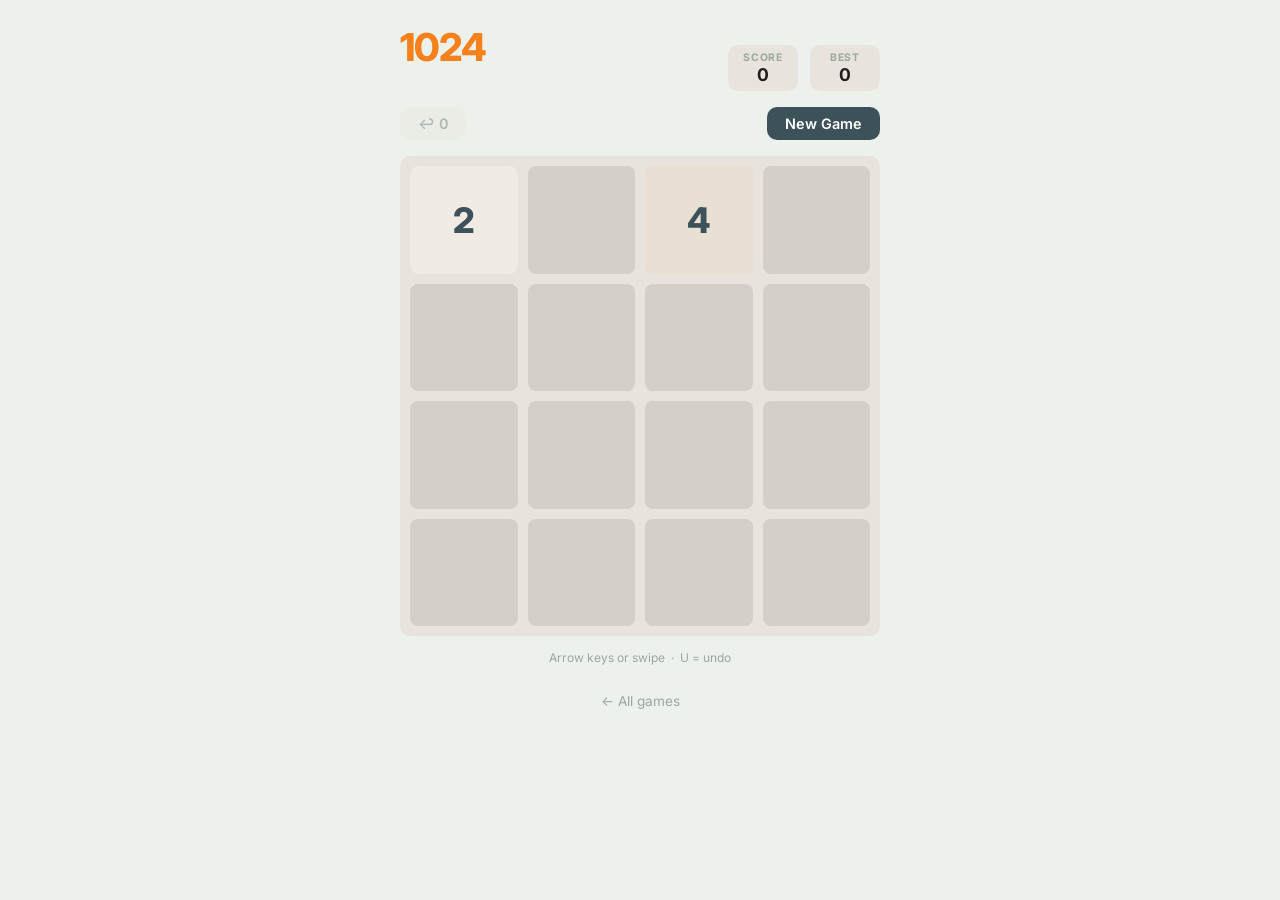
==== 1024/index.html @ 4462df3a "refactor: restructure repo into per-game folders - git mv 2048.html -> 2048/index.html - add shared/" ====
<!DOCTYPE html>
<html lang="ja">
<head>
  <meta charset="UTF-8">
  <meta name="viewport" content="width=device-width, initial-scale=1.0">
  <title>1024</title>
  <link rel="stylesheet" href="style.css">
</head>
<body>

  <div class="header">
    <h1>1024</h1>
    <div class="scores">
      <div class="score-box">
        <div class="label">Score</div>
        <div class="value" id="score">0</div>
      </div>
      <div class="score-box">
        <div class="label">Best</div>
        <div class="value" id="best">0</div>
      </div>
    </div>
  </div>

  <div class="controls">
    <button class="btn btn-undo" id="btn-undo" disabled>↩ 3</button>
    <button class="btn btn-new"  id="btn-new">New Game</button>
  </div>

  <div class="grid-wrapper">
    <div class="grid-bg">
      <div class="cell-bg"></div><div class="cell-bg"></div>
      <div class="cell-bg"></div><div class="cell-bg"></div>
      <div class="cell-bg"></div><div class="cell-bg"></div>
      <div class="cell-bg"></div><div class="cell-bg"></div>
      <div class="cell-bg"></div><div class="cell-bg"></div>
      <div class="cell-bg"></div><div class="cell-bg"></div>
      <div class="cell-bg"></div><div class="cell-bg"></div>
      <div class="cell-bg"></div><div class="cell-bg"></div>
    </div>
    <div class="grid-tiles" id="grid-tiles"></div>
    <div class="overlay" id="overlay" hidden>
      <div class="overlay-title" id="overlay-title"></div>
      <div class="overlay-sub"   id="overlay-sub"></div>
      <div class="overlay-actions" id="overlay-actions"></div>
    </div>
  </div>

  <p class="hint">Arrow keys or swipe &nbsp;·&nbsp; U = undo</p>
  <a class="back-link" href="../">← All games</a>

  <script src="game.js"></script>
</body>
</html>
---- 1024/style.css ----
@import url('https://fonts.googleapis.com/css2?family=Inter:wght@400;600;700;800&display=swap');
@import url('../shared/style.css');

*, *::before, *::after {
  box-sizing: border-box;
  margin: 0;
  padding: 0;
}

body {
  font-family: var(--font);
  background: var(--color-bg);
  color: var(--color-text);
  min-height: 100dvh;
  display: flex;
  flex-direction: column;
  align-items: center;
  padding: 24px 16px 48px;
  touch-action: none;
}

/* Header */
.header {
  width: 100%;
  max-width: 480px;
  display: flex;
  align-items: baseline;
  justify-content: space-between;
  margin-bottom: 16px;
}

.header h1 {
  font-size: 2.4rem;
  font-weight: 800;
  color: var(--color-accent);
  letter-spacing: -1px;
}

.scores {
  display: flex;
  gap: 12px;
}

.score-box {
  background: var(--color-surface2);
  border-radius: var(--radius);
  padding: 6px 14px;
  text-align: center;
  min-width: 70px;
}

.score-box .label {
  font-size: 0.65rem;
  font-weight: 700;
  text-transform: uppercase;
  letter-spacing: 0.08em;
  color: var(--color-muted);
}

.score-box .value {
  font-size: 1.1rem;
  font-weight: 700;
  color: var(--color-text);
}

/* Controls */
.controls {
  width: 100%;
  max-width: 480px;
  display: flex;
  align-items: center;
  justify-content: space-between;
  margin-bottom: 16px;
}

.btn {
  display: inline-flex;
  align-items: center;
  gap: 6px;
  font-family: var(--font);
  font-size: 0.9rem;
  font-weight: 600;
  border: none;
  border-radius: var(--radius);
  padding: 8px 18px;
  cursor: pointer;
  transition: opacity 0.15s, transform 0.1s;
}

.btn:active {
  transform: scale(0.96);
}

.btn-undo {
  background: var(--color-surface2);
  color: var(--color-sub);
}

.btn-undo:disabled {
  opacity: 0.35;
  cursor: not-allowed;
  transform: none;
}

.btn-new {
  background: var(--color-sub);
  color: #fff;
}

.btn-new:hover {
  opacity: 0.88;
}

/* Grid */
.grid-wrapper {
  position: relative;
  width: min(92vmin, 480px);
  height: min(92vmin, 480px);
}

.grid-bg {
  position: absolute;
  inset: 0;
  background: var(--color-surface2);
  border-radius: var(--radius);
  display: grid;
  grid-template-columns: repeat(4, 1fr);
  gap: 10px;
  padding: 10px;
}

.cell-bg {
  background: var(--color-border);
  border-radius: calc(var(--radius) - 2px);
}

.grid-tiles {
  position: absolute;
  inset: 10px;
  display: grid;
  grid-template-columns: repeat(4, 1fr);
  grid-template-rows: repeat(4, 1fr);
  gap: 10px;
}

/* Tiles */
.tile {
  position: absolute;
  border-radius: calc(var(--radius) - 2px);
  display: flex;
  align-items: center;
  justify-content: center;
  font-weight: 800;
  transition: top 80ms ease, left 80ms ease;
  will-change: top, left, transform;
}

.tile[data-val="2"]    { background: var(--tile-2);    color: var(--color-sub); }
.tile[data-val="4"]    { background: var(--tile-4);    color: var(--color-sub); }
.tile[data-val="8"]    { background: var(--tile-8);    color: var(--color-sub); }
.tile[data-val="16"]   { background: var(--tile-16);   color: #fff; }
.tile[data-val="32"]   { background: var(--tile-32);   color: #fff; }
.tile[data-val="64"]   { background: var(--tile-64);   color: #fff; }
.tile[data-val="128"]  { background: var(--tile-128);  color: #fff; }
.tile[data-val="256"]  { background: var(--tile-256);  color: #fff; }
.tile[data-val="512"]  { background: var(--tile-512);  color: #fff; }
.tile[data-val="1024"] { background: var(--tile-1024); color: #fff; }

.tile.new {
  animation: tileAppear 150ms ease-out both;
}

.tile.merged {
  animation: tileMerge 200ms ease both;
}

@keyframes tileAppear {
  from { transform: scale(0); }
  to   { transform: scale(1); }
}

@keyframes tileMerge {
  0%   { transform: scale(1); }
  50%  { transform: scale(1.15); }
  100% { transform: scale(1); }
}

@media (prefers-reduced-motion: reduce) {
  .tile { transition: none; }
  .tile.new, .tile.merged { animation: none; }
}

/* Overlay */
.overlay {
  position: absolute;
  inset: 0;
  border-radius: var(--radius);
  background: rgba(237, 241, 236, 0.88);
  display: flex;
  flex-direction: column;
  align-items: center;
  justify-content: center;
  gap: 14px;
  z-index: 10;
  backdrop-filter: blur(2px);
}

.overlay[hidden] { display: none; }

.overlay-title {
  font-size: 2rem;
  font-weight: 800;
  color: var(--color-text);
}

.overlay-sub {
  font-size: 1rem;
  color: var(--color-muted);
}

.overlay-actions {
  display: flex;
  gap: 10px;
  flex-wrap: wrap;
  justify-content: center;
}

/* Back link */
.back-link {
  margin-top: 28px;
  font-size: 0.85rem;
  color: var(--color-muted);
  text-decoration: none;
}

.back-link:hover {
  color: var(--color-sub);
}

/* Hint */
.hint {
  margin-top: 14px;
  font-size: 0.75rem;
  color: var(--color-muted);
  text-align: center;
}
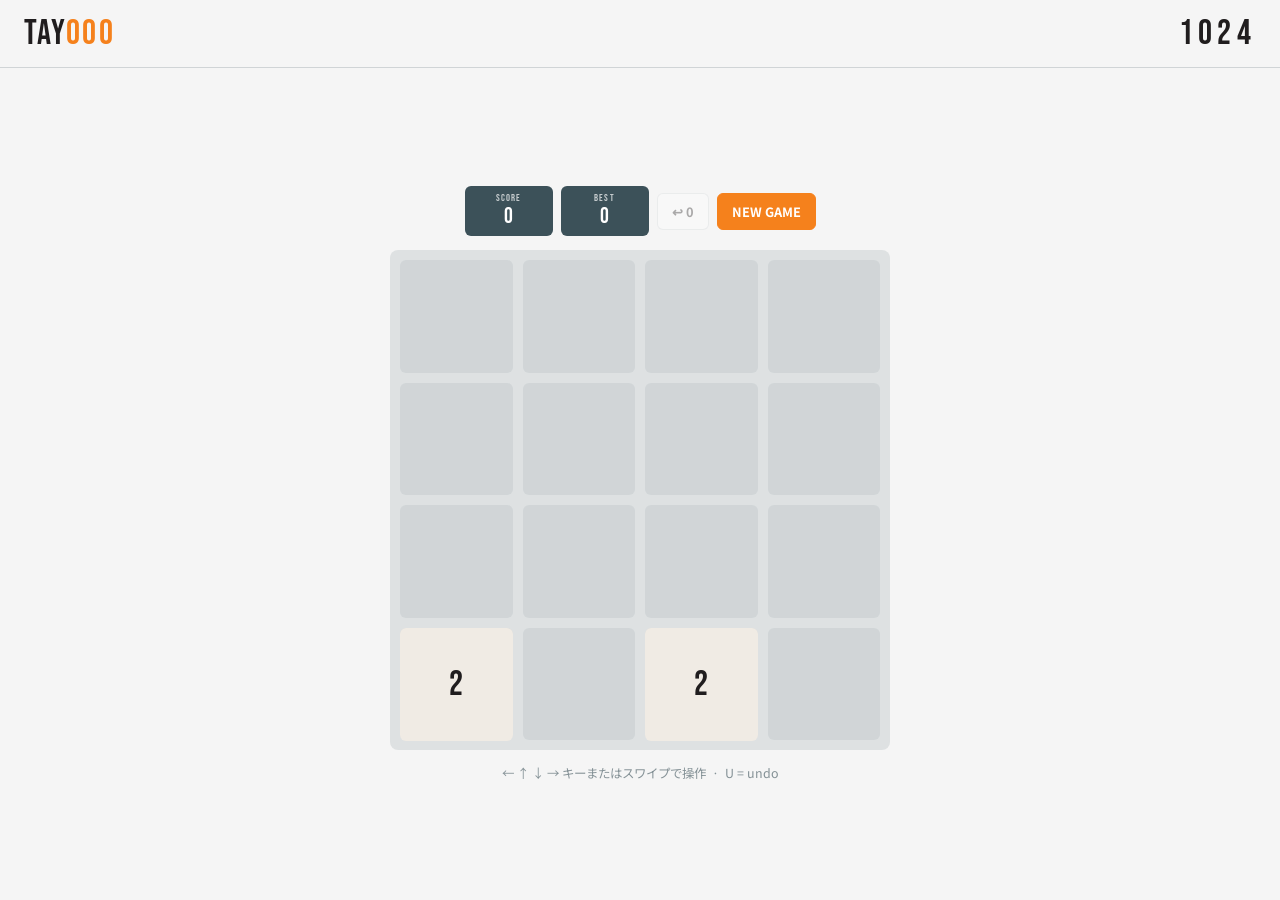
==== commit c3cde681: "feat: unify tile colors and upgrade undo to 3x on both games Co-Authored-By: Claude Sonnet 4.6 <nore" ====
--- a/1024/index.html
+++ b/1024/index.html
@@ -2,43 +2,45 @@
 <html lang="ja">
 <head>
   <meta charset="UTF-8">
-  <meta name="viewport" content="width=device-width, initial-scale=1.0">
-  <title>1024</title>
+  <meta name="viewport" content="width=device-width, initial-scale=1, maximum-scale=1, user-scalable=no">
+  <meta name="description" content="1024ゲーム by tayooo — タイルをスライドして1024を目指そう！">
+  <title>1024 | tayooo</title>
+  <link rel="preconnect" href="https://fonts.googleapis.com">
+  <link rel="preconnect" href="https://fonts.gstatic.com" crossorigin>
+  <link href="https://fonts.googleapis.com/css2?family=Bebas+Neue&family=Noto+Sans+JP:wght@400;700&display=swap" rel="stylesheet">
   <link rel="stylesheet" href="style.css">
 </head>
 <body>
 
-  <div class="header">
-    <h1>1024</h1>
-    <div class="scores">
-      <div class="score-box">
-        <div class="label">Score</div>
-        <div class="value" id="score">0</div>
-      </div>
-      <div class="score-box">
-        <div class="label">Best</div>
-        <div class="value" id="best">0</div>
-      </div>
+<header>
+  <a href="https://tayooo.com" class="logo">TAY<span class="accent">OOO</span></a>
+  <span class="header-title">1024</span>
+</header>
+
+<main>
+  <div class="score-area">
+    <div class="score-box">
+      <span class="score-label">Score</span>
+      <span class="score-value" id="score">0</span>
     </div>
+    <div class="score-box">
+      <span class="score-label">Best</span>
+      <span class="score-value" id="best">0</span>
+    </div>
+    <button class="btn" id="btn-undo" disabled>↩ 3</button>
+    <button class="btn btn-accent" id="btn-new">NEW GAME</button>
   </div>
 
-  <div class="controls">
-    <button class="btn btn-undo" id="btn-undo" disabled>↩ 3</button>
-    <button class="btn btn-new"  id="btn-new">New Game</button>
-  </div>
+  <div class="grid-outer">
+    <div class="grid-bg">
+      <div class="cell"></div><div class="cell"></div><div class="cell"></div><div class="cell"></div>
+      <div class="cell"></div><div class="cell"></div><div class="cell"></div><div class="cell"></div>
+      <div class="cell"></div><div class="cell"></div><div class="cell"></div><div class="cell"></div>
+      <div class="cell"></div><div class="cell"></div><div class="cell"></div><div class="cell"></div>
+    </div>
 
-  <div class="grid-wrapper">
-    <div class="grid-bg">
-      <div class="cell-bg"></div><div class="cell-bg"></div>
-      <div class="cell-bg"></div><div class="cell-bg"></div>
-      <div class="cell-bg"></div><div class="cell-bg"></div>
-      <div class="cell-bg"></div><div class="cell-bg"></div>
-      <div class="cell-bg"></div><div class="cell-bg"></div>
-      <div class="cell-bg"></div><div class="cell-bg"></div>
-      <div class="cell-bg"></div><div class="cell-bg"></div>
-      <div class="cell-bg"></div><div class="cell-bg"></div>
-    </div>
     <div class="grid-tiles" id="grid-tiles"></div>
+
     <div class="overlay" id="overlay" hidden>
       <div class="overlay-title" id="overlay-title"></div>
       <div class="overlay-sub"   id="overlay-sub"></div>
@@ -46,9 +48,9 @@
     </div>
   </div>
 
-  <p class="hint">Arrow keys or swipe &nbsp;·&nbsp; U = undo</p>
-  <a class="back-link" href="../">← All games</a>
+  <div class="instructions">← ↑ ↓ → キーまたはスワイプで操作 &nbsp;·&nbsp; U = undo</div>
+</main>
 
-  <script src="game.js"></script>
+<script src="game.js"></script>
 </body>
 </html>
--- a/1024/style.css
+++ b/1024/style.css
@@ -1,170 +1,175 @@
-@import url('https://fonts.googleapis.com/css2?family=Inter:wght@400;600;700;800&display=swap');
-@import url('../shared/style.css');
-
-*, *::before, *::after {
-  box-sizing: border-box;
-  margin: 0;
-  padding: 0;
-}
+@import url('https://fonts.googleapis.com/css2?family=Bebas+Neue&family=Noto+Sans+JP:wght@400;700&display=swap');
+
+:root {
+  --fh: 'Bebas Neue', sans-serif;
+  --fb: 'Noto Sans JP', sans-serif;
+  --accent: #f5811c;
+  --sub: #3c5159;
+  --text: #201d1e;
+  --bg: #F5F5F5;
+  --border: rgba(60, 81, 89, 0.2);
+}
+
+*, *::before, *::after { box-sizing: border-box; margin: 0; padding: 0; }
 
 body {
-  font-family: var(--font);
-  background: var(--color-bg);
-  color: var(--color-text);
+  background-color: var(--bg);
+  color: var(--text);
+  font-family: var(--fb);
   min-height: 100dvh;
   display: flex;
   flex-direction: column;
-  align-items: center;
-  padding: 24px 16px 48px;
   touch-action: none;
 }
 
 /* Header */
-.header {
+header {
+  display: flex;
+  align-items: center;
+  justify-content: space-between;
+  padding: 12px 24px;
+  border-bottom: 1px solid var(--border);
+  flex-shrink: 0;
+}
+
+.logo {
+  font-family: var(--fh);
+  font-size: clamp(1.6rem, 4vw, 2.2rem);
+  text-decoration: none;
+  color: var(--text);
+  letter-spacing: 0.06em;
+}
+
+.logo .accent { color: var(--accent); }
+
+.header-title {
+  font-family: var(--fh);
+  font-size: clamp(1.6rem, 4vw, 2.2rem);
+  letter-spacing: 0.15em;
+}
+
+/* Main */
+main {
+  flex: 1;
+  display: flex;
+  flex-direction: column;
+  align-items: center;
+  justify-content: center;
+  padding: 16px;
+  gap: 14px;
+}
+
+/* Score area */
+.score-area {
+  display: flex;
+  flex-wrap: wrap;
+  gap: 8px;
+  align-items: center;
+  justify-content: center;
   width: 100%;
-  max-width: 480px;
-  display: flex;
-  align-items: baseline;
-  justify-content: space-between;
-  margin-bottom: 16px;
-}
-
-.header h1 {
-  font-size: 2.4rem;
-  font-weight: 800;
-  color: var(--color-accent);
-  letter-spacing: -1px;
-}
-
-.scores {
-  display: flex;
-  gap: 12px;
+  max-width: min(95vw, 500px);
 }
 
 .score-box {
-  background: var(--color-surface2);
-  border-radius: var(--radius);
+  font-family: var(--fh);
+  background: var(--sub);
+  color: white;
   padding: 6px 14px;
+  border-radius: 6px;
+  min-width: 88px;
   text-align: center;
-  min-width: 70px;
-}
-
-.score-box .label {
-  font-size: 0.65rem;
+}
+
+.score-label {
+  display: block;
+  font-size: 0.6rem;
+  opacity: 0.7;
+  letter-spacing: 0.12em;
+  text-transform: uppercase;
+}
+
+.score-value {
+  font-size: 1.4rem;
+  line-height: 1.2;
+}
+
+/* Buttons */
+.btn {
+  font-family: var(--fb);
   font-weight: 700;
-  text-transform: uppercase;
-  letter-spacing: 0.08em;
-  color: var(--color-muted);
-}
-
-.score-box .value {
-  font-size: 1.1rem;
-  font-weight: 700;
-  color: var(--color-text);
-}
-
-/* Controls */
-.controls {
-  width: 100%;
-  max-width: 480px;
-  display: flex;
-  align-items: center;
-  justify-content: space-between;
-  margin-bottom: 16px;
-}
-
-.btn {
-  display: inline-flex;
-  align-items: center;
-  gap: 6px;
-  font-family: var(--font);
-  font-size: 0.9rem;
-  font-weight: 600;
-  border: none;
-  border-radius: var(--radius);
-  padding: 8px 18px;
+  font-size: 0.8rem;
+  padding: 8px 14px;
+  border-radius: 6px;
+  border: 1px solid var(--border);
+  background: white;
+  color: var(--text);
   cursor: pointer;
-  transition: opacity 0.15s, transform 0.1s;
-}
-
-.btn:active {
-  transform: scale(0.96);
-}
-
-.btn-undo {
-  background: var(--color-surface2);
-  color: var(--color-sub);
-}
-
-.btn-undo:disabled {
+  transition: opacity 80ms ease;
+  white-space: nowrap;
+}
+
+.btn:hover:not(:disabled) { opacity: 0.75; }
+
+.btn:disabled {
   opacity: 0.35;
   cursor: not-allowed;
-  transform: none;
-}
-
-.btn-new {
-  background: var(--color-sub);
-  color: #fff;
-}
-
-.btn-new:hover {
-  opacity: 0.88;
+}
+
+.btn-accent {
+  background: var(--accent);
+  color: white;
+  border-color: var(--accent);
 }
 
 /* Grid */
-.grid-wrapper {
+.grid-outer {
   position: relative;
-  width: min(92vmin, 480px);
-  height: min(92vmin, 480px);
+  width: min(95vw, calc(95dvh - 200px), 500px);
 }
 
 .grid-bg {
-  position: absolute;
-  inset: 0;
-  background: var(--color-surface2);
-  border-radius: var(--radius);
-  display: grid;
-  grid-template-columns: repeat(4, 1fr);
-  gap: 10px;
-  padding: 10px;
-}
-
-.cell-bg {
-  background: var(--color-border);
-  border-radius: calc(var(--radius) - 2px);
-}
-
-.grid-tiles {
-  position: absolute;
-  inset: 10px;
   display: grid;
   grid-template-columns: repeat(4, 1fr);
   grid-template-rows: repeat(4, 1fr);
   gap: 10px;
+  padding: 10px;
+  background: rgba(60, 81, 89, 0.12);
+  border-radius: 8px;
+  aspect-ratio: 1;
+}
+
+.cell {
+  background: rgba(60, 81, 89, 0.08);
+  border-radius: 6px;
+}
+
+.grid-tiles {
+  position: absolute;
+  inset: 10px;
 }
 
 /* Tiles */
 .tile {
   position: absolute;
-  border-radius: calc(var(--radius) - 2px);
-  display: flex;
-  align-items: center;
-  justify-content: center;
-  font-weight: 800;
+  border-radius: 6px;
+  display: flex;
+  align-items: center;
+  justify-content: center;
+  font-family: var(--fh);
   transition: top 80ms ease, left 80ms ease;
   will-change: top, left, transform;
 }
 
-.tile[data-val="2"]    { background: var(--tile-2);    color: var(--color-sub); }
-.tile[data-val="4"]    { background: var(--tile-4);    color: var(--color-sub); }
-.tile[data-val="8"]    { background: var(--tile-8);    color: var(--color-sub); }
-.tile[data-val="16"]   { background: var(--tile-16);   color: #fff; }
-.tile[data-val="32"]   { background: var(--tile-32);   color: #fff; }
-.tile[data-val="64"]   { background: var(--tile-64);   color: #fff; }
-.tile[data-val="128"]  { background: var(--tile-128);  color: #fff; }
-.tile[data-val="256"]  { background: var(--tile-256);  color: #fff; }
-.tile[data-val="512"]  { background: var(--tile-512);  color: #fff; }
-.tile[data-val="1024"] { background: var(--tile-1024); color: #fff; }
+.tile[data-val="2"]    { background: #f0ebe4; color: #201d1e; }
+.tile[data-val="4"]    { background: #e0d5c8; color: #201d1e; }
+.tile[data-val="8"]    { background: #cfc0af; color: #201d1e; }
+.tile[data-val="16"]   { background: #f5a55a; color: white; }
+.tile[data-val="32"]   { background: #f5811c; color: white; }
+.tile[data-val="64"]   { background: #d96800; color: white; }
+.tile[data-val="128"]  { background: #5a7a85; color: white; }
+.tile[data-val="256"]  { background: #3c5159; color: white; }
+.tile[data-val="512"]  { background: #2a3d45; color: white; }
+.tile[data-val="1024"] { background: #e05a3a; color: white; }
 
 .tile.new {
   animation: tileAppear 150ms ease-out both;
@@ -194,28 +199,30 @@
 .overlay {
   position: absolute;
   inset: 0;
-  border-radius: var(--radius);
-  background: rgba(237, 241, 236, 0.88);
+  border-radius: 8px;
   display: flex;
   flex-direction: column;
   align-items: center;
   justify-content: center;
-  gap: 14px;
-  z-index: 10;
-  backdrop-filter: blur(2px);
+  gap: 12px;
+  z-index: 20;
+  background: rgba(32, 29, 30, 0.88);
 }
 
 .overlay[hidden] { display: none; }
 
 .overlay-title {
-  font-size: 2rem;
-  font-weight: 800;
-  color: var(--color-text);
+  font-family: var(--fh);
+  font-size: clamp(1.6rem, 7vw, 3rem);
+  color: white;
+  letter-spacing: 0.1em;
+  text-align: center;
 }
 
 .overlay-sub {
+  color: white;
   font-size: 1rem;
-  color: var(--color-muted);
+  opacity: 0.9;
 }
 
 .overlay-actions {
@@ -225,22 +232,19 @@
   justify-content: center;
 }
 
-/* Back link */
-.back-link {
-  margin-top: 28px;
-  font-size: 0.85rem;
-  color: var(--color-muted);
-  text-decoration: none;
-}
-
-.back-link:hover {
-  color: var(--color-sub);
-}
-
-/* Hint */
-.hint {
-  margin-top: 14px;
-  font-size: 0.75rem;
-  color: var(--color-muted);
+.overlay .btn {
+  background: rgba(255, 255, 255, 0.2);
+  border-color: rgba(255, 255, 255, 0.5);
+  color: white;
+}
+
+.overlay .btn:hover:not(:disabled) { background: rgba(255, 255, 255, 0.35); }
+.overlay .btn-new { background: var(--accent); border-color: var(--accent); }
+
+/* Instructions */
+.instructions {
+  font-size: 0.78rem;
+  color: var(--sub);
+  opacity: 0.6;
   text-align: center;
 }
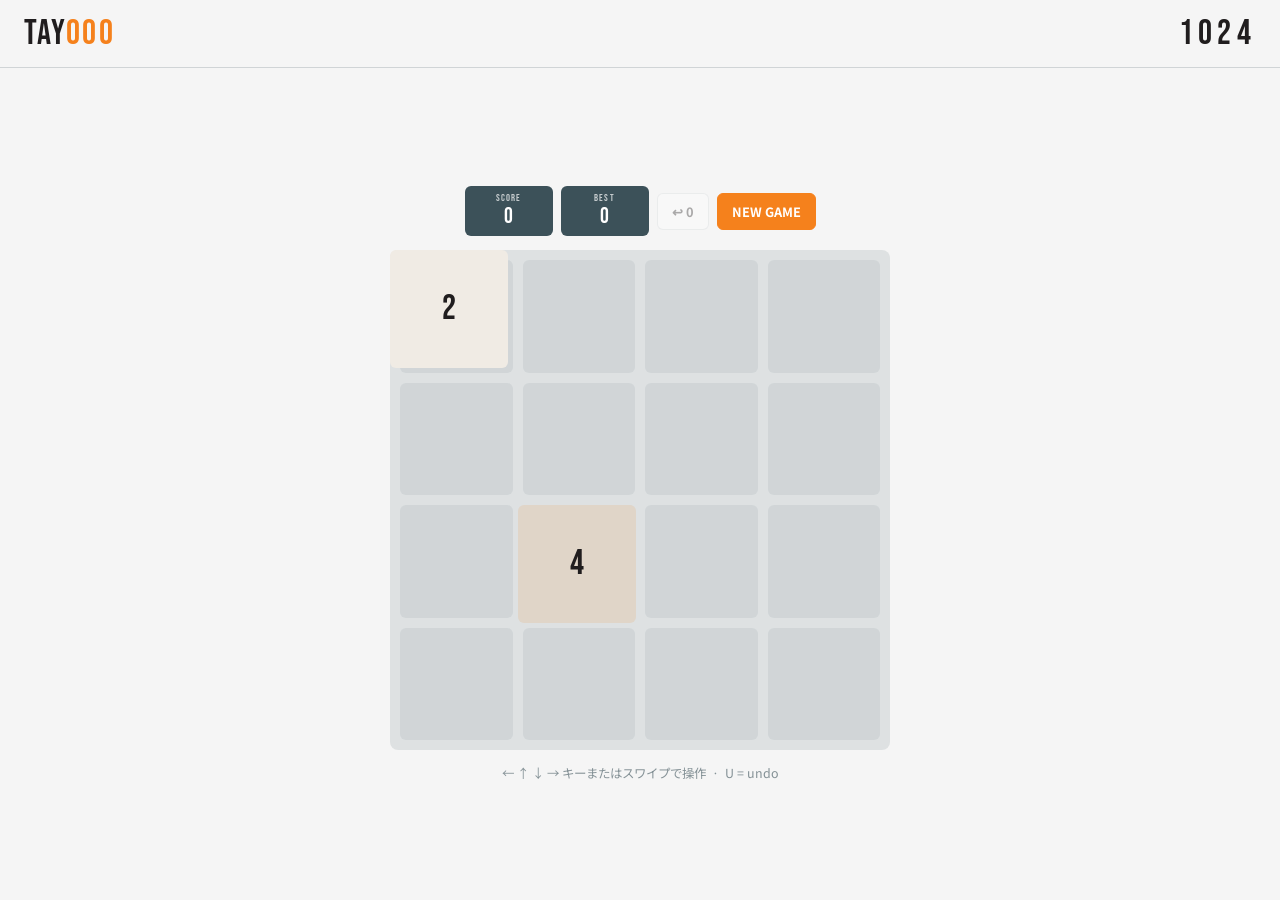
==== commit 8315ee30: "fix: repair 1024 tile layout by fixing grid-tiles sizing Co-Authored-By: Claude Sonnet 4.6 <noreply@" ====
--- a/1024/index.html
+++ b/1024/index.html
@@ -27,7 +27,7 @@
       <span class="score-label">Best</span>
       <span class="score-value" id="best">0</span>
     </div>
-    <button class="btn" id="btn-undo" disabled>↩ 3</button>
+    <button class="btn" id="btn-undo" disabled>↩ 0</button>
     <button class="btn btn-accent" id="btn-new">NEW GAME</button>
   </div>
 
--- a/1024/style.css
+++ b/1024/style.css
@@ -143,9 +143,12 @@
   border-radius: 6px;
 }
 
-.grid-tiles {
+#grid-tiles {
   position: absolute;
-  inset: 10px;
+  top: 0;
+  left: 0;
+  width: 100%;
+  height: 100%;
 }
 
 /* Tiles */
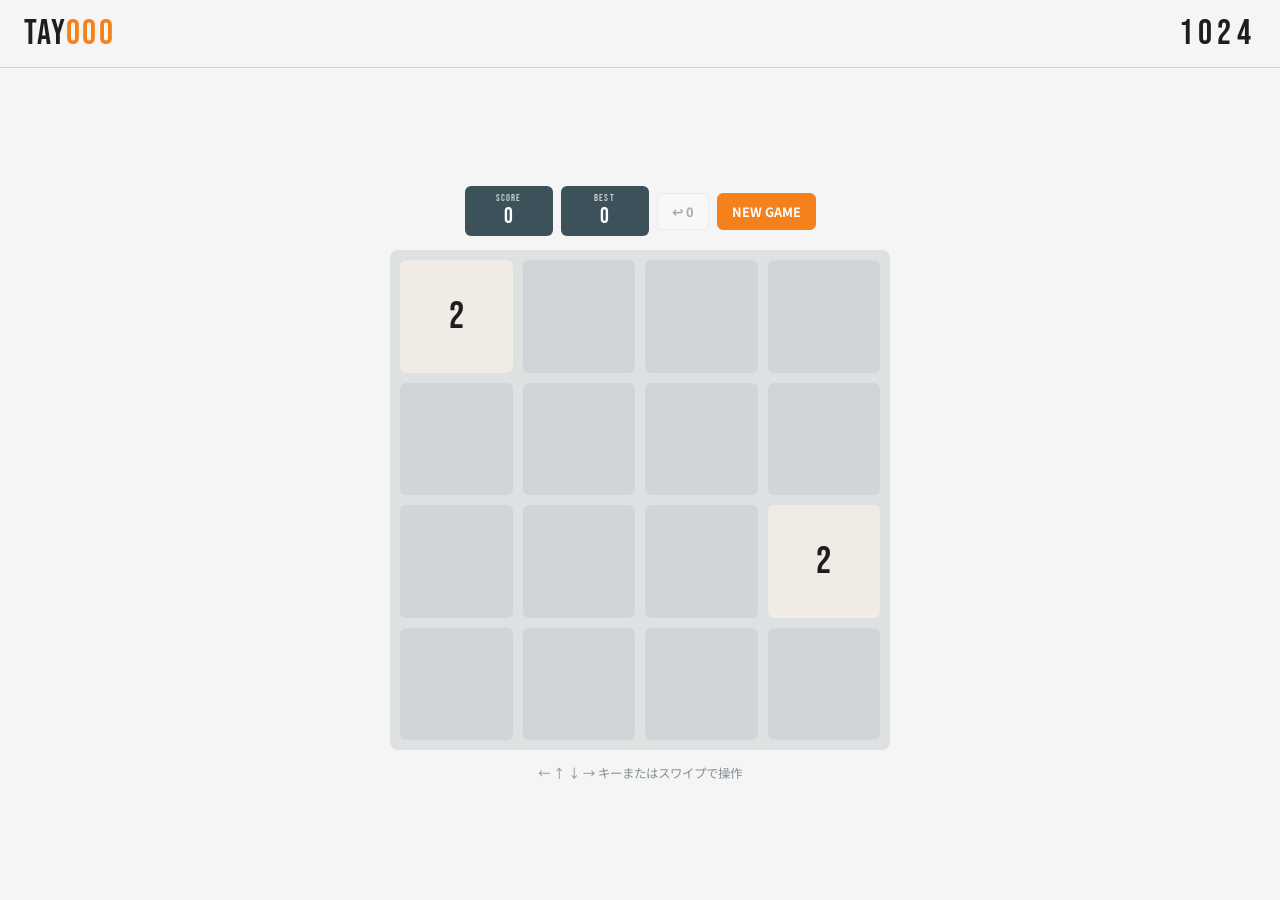
==== commit bf5f7f79: "fix: rebuild 1024 as single HTML, fix swipe scroll on both games Co-Authored-By: Claude Sonnet 4.6 <" ====
--- a/1024/index.html
+++ b/1024/index.html
@@ -4,11 +4,264 @@
   <meta charset="UTF-8">
   <meta name="viewport" content="width=device-width, initial-scale=1, maximum-scale=1, user-scalable=no">
   <meta name="description" content="1024ゲーム by tayooo — タイルをスライドして1024を目指そう！">
+  <meta property="og:title" content="1024 | tayooo">
+  <meta property="og:description" content="1024ゲーム by tayooo — タイルをスライドして1024を目指そう！">
   <title>1024 | tayooo</title>
   <link rel="preconnect" href="https://fonts.googleapis.com">
   <link rel="preconnect" href="https://fonts.gstatic.com" crossorigin>
   <link href="https://fonts.googleapis.com/css2?family=Bebas+Neue&family=Noto+Sans+JP:wght@400;700&display=swap" rel="stylesheet">
-  <link rel="stylesheet" href="style.css">
+  <style>
+    :root {
+      --fh: 'Bebas Neue', sans-serif;
+      --fb: 'Noto Sans JP', sans-serif;
+      --accent: #f5811c;
+      --sub: #3c5159;
+      --text: #201d1e;
+      --bg: #F5F5F5;
+      --border: rgba(60, 81, 89, 0.2);
+    }
+
+    *, *::before, *::after { box-sizing: border-box; margin: 0; padding: 0; }
+
+    body {
+      background-color: var(--bg);
+      color: var(--text);
+      font-family: var(--fb);
+      min-height: 100dvh;
+      display: flex;
+      flex-direction: column;
+      overflow: hidden;
+      overscroll-behavior: none;
+      touch-action: none;
+    }
+
+    /* Header */
+    header {
+      display: flex;
+      align-items: center;
+      justify-content: space-between;
+      padding: 12px 24px;
+      border-bottom: 1px solid var(--border);
+      flex-shrink: 0;
+    }
+
+    .logo {
+      font-family: var(--fh);
+      font-size: clamp(1.6rem, 4vw, 2.2rem);
+      text-decoration: none;
+      color: var(--text);
+      letter-spacing: 0.06em;
+    }
+
+    .logo .accent { color: var(--accent); }
+
+    .header-title {
+      font-family: var(--fh);
+      font-size: clamp(1.6rem, 4vw, 2.2rem);
+      letter-spacing: 0.15em;
+    }
+
+    /* Main */
+    main {
+      flex: 1;
+      display: flex;
+      flex-direction: column;
+      align-items: center;
+      justify-content: center;
+      padding: 16px;
+      gap: 14px;
+    }
+
+    /* Score area */
+    .score-area {
+      display: flex;
+      flex-wrap: wrap;
+      gap: 8px;
+      align-items: center;
+      justify-content: center;
+      width: 100%;
+      max-width: min(95vw, 500px);
+    }
+
+    .score-box {
+      font-family: var(--fh);
+      background: var(--sub);
+      color: white;
+      padding: 6px 14px;
+      border-radius: 6px;
+      min-width: 88px;
+      text-align: center;
+    }
+
+    .score-label {
+      display: block;
+      font-size: 0.6rem;
+      opacity: 0.7;
+      letter-spacing: 0.12em;
+      text-transform: uppercase;
+    }
+
+    .score-value {
+      font-size: 1.4rem;
+      line-height: 1.2;
+    }
+
+    /* Buttons */
+    .btn {
+      font-family: var(--fb);
+      font-weight: 700;
+      font-size: 0.8rem;
+      padding: 8px 14px;
+      border-radius: 6px;
+      border: 1px solid var(--border);
+      background: white;
+      color: var(--text);
+      cursor: pointer;
+      transition: opacity 80ms ease;
+      white-space: nowrap;
+    }
+
+    .btn:hover:not(:disabled) { opacity: 0.75; }
+
+    .btn:disabled {
+      opacity: 0.35;
+      cursor: not-allowed;
+    }
+
+    .btn-accent {
+      background: var(--accent);
+      color: white;
+      border-color: var(--accent);
+    }
+
+    /* Grid */
+    .grid-outer {
+      position: relative;
+      width: min(95vw, calc(95dvh - 200px), 500px);
+    }
+
+    .grid-bg {
+      display: grid;
+      grid-template-columns: repeat(4, 1fr);
+      grid-template-rows: repeat(4, 1fr);
+      gap: 10px;
+      padding: 10px;
+      background: rgba(60, 81, 89, 0.12);
+      border-radius: 8px;
+      aspect-ratio: 1;
+    }
+
+    .cell {
+      background: rgba(60, 81, 89, 0.08);
+      border-radius: 6px;
+    }
+
+    .grid-tiles {
+      position: absolute;
+      inset: 0;
+      display: grid;
+      grid-template-columns: repeat(4, 1fr);
+      grid-template-rows: repeat(4, 1fr);
+      gap: 10px;
+      padding: 10px;
+    }
+
+    /* Tiles */
+    .tile {
+      display: flex;
+      align-items: center;
+      justify-content: center;
+      border-radius: 6px;
+      font-family: var(--fh);
+      font-size: clamp(1.4rem, 5vw, 2.4rem);
+      transition: background-color 80ms ease;
+      user-select: none;
+    }
+
+    @keyframes tile-appear {
+      0%   { transform: scale(0); opacity: 0; }
+      60%  { transform: scale(1.1); }
+      100% { transform: scale(1); opacity: 1; }
+    }
+
+    .tile-new { animation: tile-appear 180ms ease forwards; }
+
+    @keyframes tile-merge {
+      0%   { transform: scale(1); }
+      40%  { transform: scale(1.2); }
+      100% { transform: scale(1); }
+    }
+
+    .tile-merged { animation: tile-merge 150ms ease forwards; }
+
+    /* Tile colors */
+    .tile-2    { background: #f0ebe4; color: #201d1e; }
+    .tile-4    { background: #e0d5c8; color: #201d1e; }
+    .tile-8    { background: #cfc0af; color: #201d1e; }
+    .tile-16   { background: #f5a55a; color: white; }
+    .tile-32   { background: #f5811c; color: white; }
+    .tile-64   { background: #d96800; color: white; }
+    .tile-128  { background: #5a7a85; color: white; }
+    .tile-256  { background: #3c5159; color: white; }
+    .tile-512  { background: #2a3d45; color: white; }
+    .tile-1024 { background: #e05a3a; color: white; font-size: clamp(1rem, 3.5vw, 1.8rem); }
+    .tile-super { background: #201d1e; color: #f5811c; font-size: clamp(0.8rem, 2.8vw, 1.5rem); }
+
+    /* Overlays */
+    .overlay {
+      position: absolute;
+      inset: 0;
+      border-radius: 8px;
+      display: flex;
+      flex-direction: column;
+      align-items: center;
+      justify-content: center;
+      gap: 12px;
+      z-index: 20;
+    }
+
+    .overlay.win      { background: rgba(224, 90, 58, 0.92); }
+    .overlay.gameover { background: rgba(32, 29, 30, 0.88); }
+
+    .overlay-title {
+      font-family: var(--fh);
+      font-size: clamp(2.2rem, 9vw, 3.8rem);
+      color: white;
+      letter-spacing: 0.1em;
+      text-align: center;
+    }
+
+    .overlay-score {
+      color: white;
+      font-size: 1rem;
+      opacity: 0.9;
+    }
+
+    .overlay-btns {
+      display: flex;
+      gap: 10px;
+      flex-wrap: wrap;
+      justify-content: center;
+    }
+
+    .overlay .btn {
+      background: rgba(255,255,255,0.2);
+      border-color: rgba(255,255,255,0.5);
+      color: white;
+    }
+
+    .overlay .btn:hover:not(:disabled) { background: rgba(255,255,255,0.35); }
+    .overlay .btn-accent { background: var(--accent); border-color: var(--accent); }
+
+    .hidden { display: none !important; }
+
+    .instructions {
+      font-size: 0.78rem;
+      color: var(--sub);
+      opacity: 0.6;
+      text-align: center;
+    }
+  </style>
 </head>
 <body>
 
@@ -21,17 +274,17 @@
   <div class="score-area">
     <div class="score-box">
       <span class="score-label">Score</span>
-      <span class="score-value" id="score">0</span>
+      <span class="score-value" id="score-val">0</span>
     </div>
     <div class="score-box">
       <span class="score-label">Best</span>
-      <span class="score-value" id="best">0</span>
+      <span class="score-value" id="best-val">0</span>
     </div>
-    <button class="btn" id="btn-undo" disabled>↩ 0</button>
-    <button class="btn btn-accent" id="btn-new">NEW GAME</button>
+    <button class="btn" id="undo-btn" onclick="undo()" disabled>↩ 0</button>
+    <button class="btn btn-accent" onclick="newGame()">NEW GAME</button>
   </div>
 
-  <div class="grid-outer">
+  <div class="grid-outer" id="board-el">
     <div class="grid-bg">
       <div class="cell"></div><div class="cell"></div><div class="cell"></div><div class="cell"></div>
       <div class="cell"></div><div class="cell"></div><div class="cell"></div><div class="cell"></div>
@@ -39,18 +292,257 @@
       <div class="cell"></div><div class="cell"></div><div class="cell"></div><div class="cell"></div>
     </div>
 
-    <div class="grid-tiles" id="grid-tiles"></div>
-
-    <div class="overlay" id="overlay" hidden>
-      <div class="overlay-title" id="overlay-title"></div>
-      <div class="overlay-sub"   id="overlay-sub"></div>
-      <div class="overlay-actions" id="overlay-actions"></div>
+    <div class="grid-tiles" id="tiles-grid"></div>
+
+    <div class="overlay win hidden" id="win-overlay">
+      <div class="overlay-title">You reached 1024!</div>
+      <div class="overlay-score" id="win-score-txt"></div>
+      <div class="overlay-btns">
+        <button class="btn" onclick="continueGame()">Continue</button>
+        <button class="btn btn-accent" onclick="newGame()">New Game</button>
+      </div>
+    </div>
+
+    <div class="overlay gameover hidden" id="gameover-overlay">
+      <div class="overlay-title">GAME OVER</div>
+      <div class="overlay-score" id="gameover-score-txt"></div>
+      <div class="overlay-btns">
+        <button class="btn btn-accent" onclick="newGame()">New Game</button>
+      </div>
     </div>
   </div>
 
-  <div class="instructions">← ↑ ↓ → キーまたはスワイプで操作 &nbsp;·&nbsp; U = undo</div>
+  <div class="instructions">← ↑ ↓ → キーまたはスワイプで操作</div>
 </main>
 
-<script src="game.js"></script>
+<script>
+  let board, score, bestScore, undoStack, hasWon, gameRunning;
+
+  bestScore = parseInt(localStorage.getItem('1024-best') || '0');
+
+  function newGame() {
+    board = Array.from({length: 4}, () => Array(4).fill(null));
+    score = 0;
+    undoStack = [];
+    hasWon = false;
+    gameRunning = true;
+    hideOverlays();
+    spawnTile();
+    spawnTile();
+    render();
+    updateUI();
+  }
+
+  function cloneBoard(b) {
+    return b.map(row => row.map(c => c ? {...c} : null));
+  }
+
+  function spawnTile() {
+    const empties = [];
+    for (let r = 0; r < 4; r++)
+      for (let c = 0; c < 4; c++)
+        if (!board[r][c]) empties.push([r, c]);
+    if (!empties.length) return;
+    const [r, c] = empties[Math.floor(Math.random() * empties.length)];
+    board[r][c] = { value: Math.random() < 0.9 ? 2 : 4, isNew: true, isMerged: false };
+  }
+
+  function slideRow(cells) {
+    const vals = cells.map(c => c ? c.value : 0).filter(v => v > 0);
+    const result = [];
+    let add = 0;
+    let i = 0;
+    while (i < vals.length) {
+      if (i + 1 < vals.length && vals[i] === vals[i + 1]) {
+        const m = vals[i] * 2;
+        add += m;
+        result.push({ value: m, isNew: false, isMerged: true });
+        i += 2;
+      } else {
+        result.push({ value: vals[i], isNew: false, isMerged: false });
+        i++;
+      }
+    }
+    while (result.length < 4) result.push(null);
+    return { row: result, add };
+  }
+
+  function move(dir) {
+    if (!gameRunning) return;
+
+    const oldBoard = cloneBoard(board);
+    const oldScore = score;
+    const nb = Array.from({length: 4}, () => Array(4).fill(null));
+    let scoreAdd = 0;
+
+    if (dir === 'left') {
+      for (let r = 0; r < 4; r++) {
+        const { row, add } = slideRow(board[r]);
+        nb[r] = row;
+        scoreAdd += add;
+      }
+    } else if (dir === 'right') {
+      for (let r = 0; r < 4; r++) {
+        const { row, add } = slideRow([...board[r]].reverse());
+        nb[r] = row.reverse();
+        scoreAdd += add;
+      }
+    } else if (dir === 'up') {
+      for (let c = 0; c < 4; c++) {
+        const col = board.map(row => row[c]);
+        const { row, add } = slideRow(col);
+        for (let r = 0; r < 4; r++) nb[r][c] = row[r];
+        scoreAdd += add;
+      }
+    } else if (dir === 'down') {
+      for (let c = 0; c < 4; c++) {
+        const col = board.map(row => row[c]).reverse();
+        const { row, add } = slideRow(col);
+        const unrev = row.reverse();
+        for (let r = 0; r < 4; r++) nb[r][c] = unrev[r];
+        scoreAdd += add;
+      }
+    }
+
+    let changed = false;
+    outer: for (let r = 0; r < 4; r++)
+      for (let c = 0; c < 4; c++) {
+        const ov = oldBoard[r][c] ? oldBoard[r][c].value : 0;
+        const nv = nb[r][c] ? nb[r][c].value : 0;
+        if (ov !== nv) { changed = true; break outer; }
+      }
+
+    if (!changed) return;
+
+    if (undoStack.length >= 3) undoStack.shift();
+    undoStack.push({ board: oldBoard, score: oldScore, hadWon: hasWon });
+    board = nb;
+    score += scoreAdd;
+
+    if (score > bestScore) {
+      bestScore = score;
+      localStorage.setItem('1024-best', bestScore);
+    }
+
+    spawnTile();
+    render();
+    updateUI();
+
+    if (!hasWon) {
+      for (let r = 0; r < 4; r++)
+        for (let c = 0; c < 4; c++)
+          if (board[r][c] && board[r][c].value === 1024) {
+            hasWon = true;
+            gameRunning = false;
+            document.getElementById('win-score-txt').textContent = `Score: ${score}`;
+            document.getElementById('win-overlay').classList.remove('hidden');
+            return;
+          }
+    }
+
+    if (isGameOver()) {
+      gameRunning = false;
+      document.getElementById('gameover-score-txt').textContent = `Score: ${score}`;
+      document.getElementById('gameover-overlay').classList.remove('hidden');
+    }
+  }
+
+  function isGameOver() {
+    for (let r = 0; r < 4; r++)
+      for (let c = 0; c < 4; c++) {
+        if (!board[r][c]) return false;
+        const v = board[r][c].value;
+        if (c < 3 && board[r][c+1] && board[r][c+1].value === v) return false;
+        if (r < 3 && board[r+1][c] && board[r+1][c].value === v) return false;
+      }
+    return true;
+  }
+
+  function undo() {
+    if (!undoStack.length) return;
+    const prev = undoStack.pop();
+    board = prev.board;
+    score = prev.score;
+    hasWon = prev.hadWon;
+    gameRunning = true;
+    hideOverlays();
+    render();
+    updateUI();
+  }
+
+  function continueGame() {
+    gameRunning = true;
+    document.getElementById('win-overlay').classList.add('hidden');
+  }
+
+  function hideOverlays() {
+    document.getElementById('win-overlay').classList.add('hidden');
+    document.getElementById('gameover-overlay').classList.add('hidden');
+  }
+
+  function render() {
+    const grid = document.getElementById('tiles-grid');
+    grid.innerHTML = '';
+    for (let r = 0; r < 4; r++) {
+      for (let c = 0; c < 4; c++) {
+        const cell = board[r][c];
+        if (!cell) continue;
+        const tile = document.createElement('div');
+        const valCls = cell.value <= 1024 ? `tile-${cell.value}` : 'tile-super';
+        tile.className = `tile ${valCls}`;
+        if (cell.isNew) tile.classList.add('tile-new');
+        if (cell.isMerged) tile.classList.add('tile-merged');
+        tile.style.gridColumn = c + 1;
+        tile.style.gridRow = r + 1;
+        tile.textContent = cell.value;
+        grid.appendChild(tile);
+      }
+    }
+  }
+
+  function updateUI() {
+    document.getElementById('score-val').textContent = score;
+    document.getElementById('best-val').textContent = bestScore;
+    const left = undoStack.length;
+    document.getElementById('undo-btn').textContent = `↩ ${left}`;
+    document.getElementById('undo-btn').disabled = left === 0;
+  }
+
+  document.addEventListener('keydown', e => {
+    const map = { ArrowLeft: 'left', ArrowRight: 'right', ArrowUp: 'up', ArrowDown: 'down' };
+    if (map[e.key]) {
+      e.preventDefault();
+      move(map[e.key]);
+    }
+  });
+
+  const MIN_SWIPE = 30;
+  let touchStartX = 0, touchStartY = 0;
+  const boardEl = document.getElementById('board-el');
+
+  boardEl.addEventListener('touchstart', e => {
+    e.preventDefault();
+    touchStartX = e.touches[0].clientX;
+    touchStartY = e.touches[0].clientY;
+  }, { passive: false });
+
+  boardEl.addEventListener('touchmove', e => {
+    e.preventDefault();
+  }, { passive: false });
+
+  boardEl.addEventListener('touchend', e => {
+    e.preventDefault();
+    const dx = e.changedTouches[0].clientX - touchStartX;
+    const dy = e.changedTouches[0].clientY - touchStartY;
+    if (Math.max(Math.abs(dx), Math.abs(dy)) < MIN_SWIPE) return;
+    if (Math.abs(dx) > Math.abs(dy)) {
+      move(dx > 0 ? 'right' : 'left');
+    } else {
+      move(dy > 0 ? 'down' : 'up');
+    }
+  }, { passive: false });
+
+  newGame();
+</script>
 </body>
 </html>
